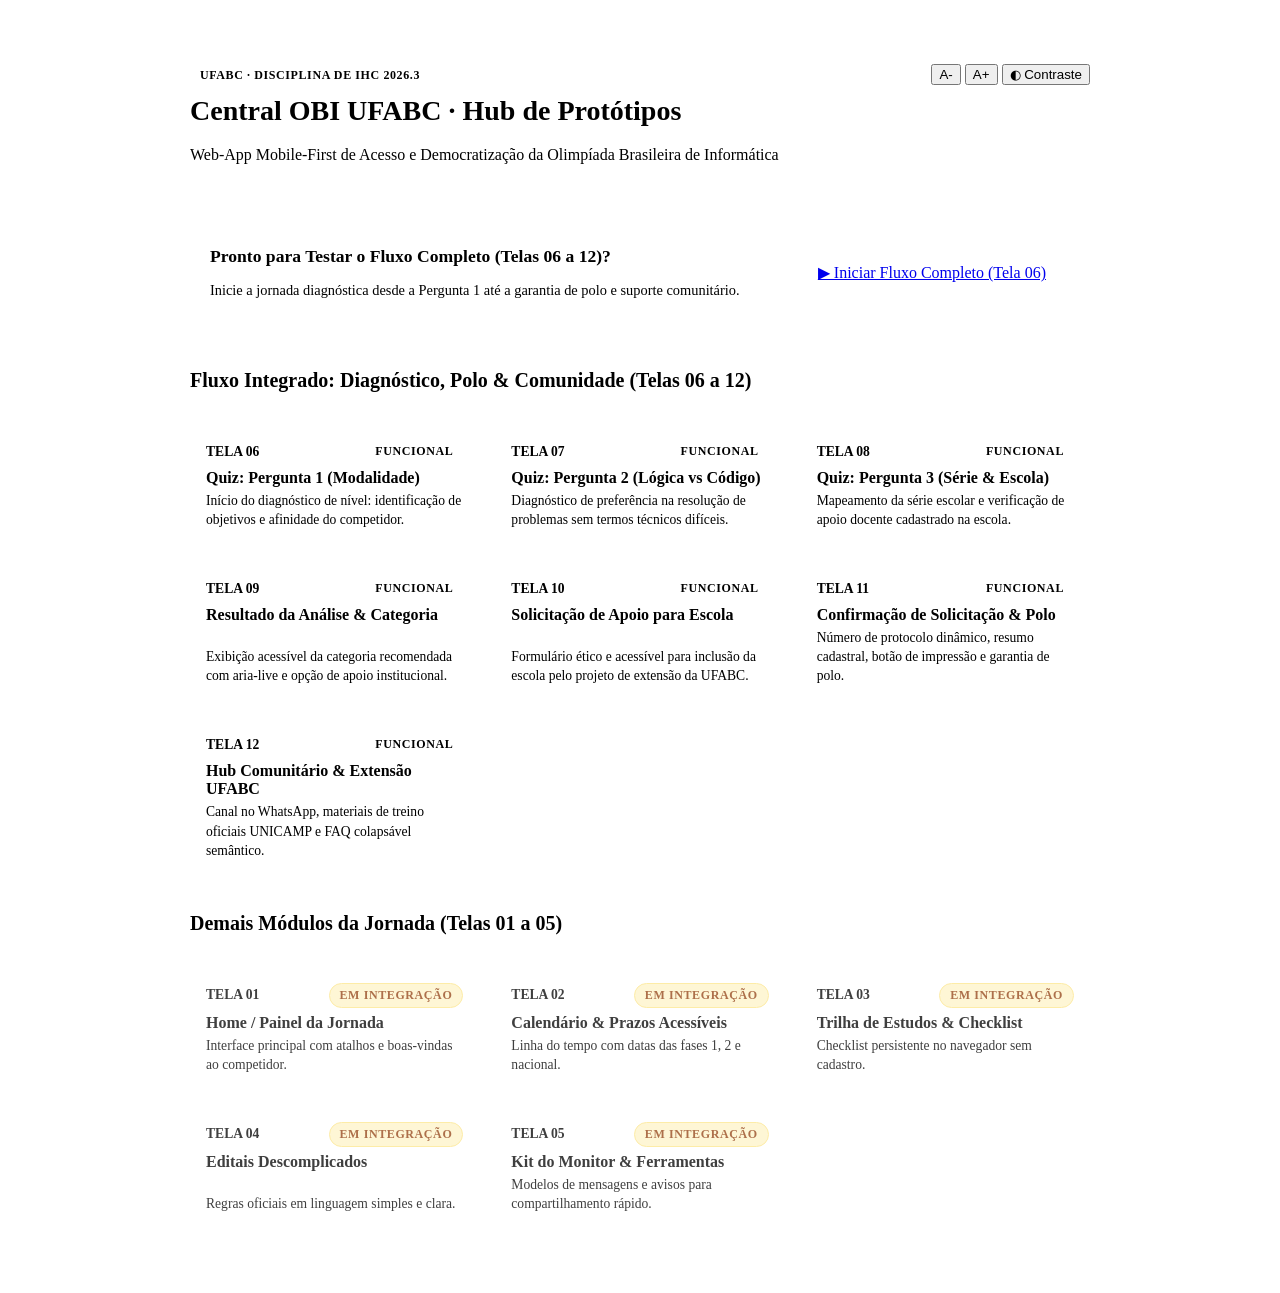
==== index.html @ 78c987e8 "feat(hub): adiciona template base da equipe e painel de navegacao das telas" ====
<!DOCTYPE html>
<html lang="pt-BR">
<head>
  <meta charset="UTF-8">
  <meta name="viewport" content="width=device-width, initial-scale=1.0">
  <title>Central OBI UFABC · Protótipo Interativo de IHC</title>
  <meta name="description" content="Protótipo navegável mobile-first da Central OBI UFABC com foco em Design Universal, Design Ético e WCAG 2.1 AA.">
  <link rel="stylesheet" href="assets/css/tokens.css">
  <link rel="stylesheet" href="assets/css/base.css">
  <style>
    .hub-container {
      max-width: 900px;
      margin: 0 auto;
      background: var(--cor-card);
      padding: 32px 24px;
      border: 1px solid var(--cor-borda);
      border-radius: var(--raio-borda);
      box-shadow: var(--sombra-suave);
    }
    .badge {
      display: inline-block;
      padding: 4px 10px;
      border-radius: 999px;
      font-size: 0.75rem;
      font-weight: 700;
      text-transform: uppercase;
      letter-spacing: 0.05em;
    }
    .badge-primary { background: var(--cor-primaria-fundo); color: var(--cor-primaria); border: 1px solid var(--cor-primaria-borda); }
    .badge-success { background: var(--cor-sucesso-fundo); color: var(--cor-sucesso); border: 1px solid var(--cor-sucesso-borda); }
    .badge-pending { background: #fef3c7; color: #92400e; border: 1px solid #fde68a; }
    
    .screens-grid {
      display: grid;
      grid-template-columns: repeat(auto-fit, minmax(260px, 1fr));
      gap: 16px;
      margin-top: 24px;
    }
    .screen-link-card {
      display: flex;
      flex-direction: column;
      padding: 16px;
      background: var(--cor-fundo-suave);
      border: 1.5px solid var(--cor-borda);
      border-radius: var(--raio-borda);
      text-decoration: none;
      color: var(--cor-texto-principal);
      transition: all 0.2s ease;
    }
    .screen-link-card:hover {
      border-color: var(--cor-primaria);
      background: var(--cor-primaria-fundo);
      transform: translateY(-2px);
      box-shadow: var(--sombra-suave);
    }
    .screen-num {
      font-size: 0.85rem;
      font-weight: 700;
      color: var(--cor-primaria);
      margin-bottom: 6px;
      display: flex;
      justify-content: space-between;
      align-items: center;
    }
    .screen-title {
      font-size: 1rem;
      font-weight: 700;
      margin-bottom: 4px;
    }
    .screen-desc {
      font-size: 0.85rem;
      color: var(--cor-texto-secundario);
      line-height: 1.4;
      margin-top: auto;
    }
    .cta-banner {
      margin-top: 32px;
      padding: 20px;
      background: var(--cor-primaria-fundo);
      border: 1px solid var(--cor-primaria-borda);
      border-radius: var(--raio-borda);
      display: flex;
      flex-wrap: wrap;
      justify-content: space-between;
      align-items: center;
      gap: 16px;
    }
  </style>
</head>
<body style="display: block; padding: 24px 16px;">
  <main class="hub-container">
    <div style="display: flex; justify-content: space-between; align-items: flex-start; flex-wrap: wrap; gap: 12px;">
      <div>
        <span class="badge badge-primary">UFABC · Disciplina de IHC 2026.3</span>
        <h1 style="font-size: 1.75rem; font-weight: 800; color: var(--cor-primaria); margin-top: 8px;">Central OBI UFABC · Hub de Protótipos</h1>
        <p style="color: var(--cor-texto-secundario); margin-top: 4px;">Web-App Mobile-First de Acesso e Democratização da Olimpíada Brasileira de Informática</p>
      </div>
      <div class="accessibility-controls">
        <button id="btn-zoom-out" class="btn-a11y" aria-label="Diminuir fonte">A-</button>
        <button id="btn-zoom-in" class="btn-a11y" aria-label="Aumentar fonte">A+</button>
        <button id="btn-contrast" class="btn-a11y" aria-label="Alternar alto contraste">◐ Contraste</button>
      </div>
    </div>

    <div class="cta-banner">
      <div>
        <h2 style="font-size: 1.1rem; font-weight: 700; color: var(--cor-primaria);">Pronto para Testar o Fluxo Completo (Telas 06 a 12)?</h2>
        <p style="font-size: 0.9rem; color: var(--cor-texto-secundario);">Inicie a jornada diagnóstica desde a Pergunta 1 até a garantia de polo e suporte comunitário.</p>
      </div>
      <a href="telas/tela-06-quiz-pergunta-1/index.html" class="btn-primary" style="width: auto; padding: 12px 24px;">▶ Iniciar Fluxo Completo (Tela 06)</a>
    </div>

    <!-- Bloco 1: Fluxo Integrado Funcional (Telas 06 a 12) -->
    <h2 style="font-size: 1.25rem; font-weight: 700; margin-top: 36px; border-bottom: 2px solid var(--cor-borda); padding-bottom: 8px;">
      Fluxo Integrado: Diagnóstico, Polo & Comunidade (Telas 06 a 12)
    </h2>
    <div class="screens-grid">
      <a href="telas/tela-06-quiz-pergunta-1/index.html" class="screen-link-card">
        <div class="screen-num"><span>TELA 06</span> <span class="badge badge-success">Funcional</span></div>
        <div class="screen-title">Quiz: Pergunta 1 (Modalidade)</div>
        <div class="screen-desc">Início do diagnóstico de nível: identificação de objetivos e afinidade do competidor.</div>
      </a>

      <a href="telas/tela-07-quiz-logica/index.html" class="screen-link-card">
        <div class="screen-num"><span>TELA 07</span> <span class="badge badge-success">Funcional</span></div>
        <div class="screen-title">Quiz: Pergunta 2 (Lógica vs Código)</div>
        <div class="screen-desc">Diagnóstico de preferência na resolução de problemas sem termos técnicos difíceis.</div>
      </a>

      <a href="telas/tela-08-quiz-apoio/index.html" class="screen-link-card">
        <div class="screen-num"><span>TELA 08</span> <span class="badge badge-success">Funcional</span></div>
        <div class="screen-title">Quiz: Pergunta 3 (Série & Escola)</div>
        <div class="screen-desc">Mapeamento da série escolar e verificação de apoio docente cadastrado na escola.</div>
      </a>

      <a href="telas/tela-09-resultado-nivel/index.html" class="screen-link-card">
        <div class="screen-num"><span>TELA 09</span> <span class="badge badge-success">Funcional</span></div>
        <div class="screen-title">Resultado da Análise & Categoria</div>
        <div class="screen-desc">Exibição acessível da categoria recomendada com aria-live e opção de apoio institucional.</div>
      </a>

      <a href="telas/tela-10-solicitacao-escola/index.html" class="screen-link-card">
        <div class="screen-num"><span>TELA 10</span> <span class="badge badge-success">Funcional</span></div>
        <div class="screen-title">Solicitação de Apoio para Escola</div>
        <div class="screen-desc">Formulário ético e acessível para inclusão da escola pelo projeto de extensão da UFABC.</div>
      </a>

      <a href="telas/tela-11-confirmacao-polo/index.html" class="screen-link-card">
        <div class="screen-num"><span>TELA 11</span> <span class="badge badge-success">Funcional</span></div>
        <div class="screen-title">Confirmação de Solicitação & Polo</div>
        <div class="screen-desc">Número de protocolo dinâmico, resumo cadastral, botão de impressão e garantia de polo.</div>
      </a>

      <a href="telas/tela-12-comunidade-extensao/index.html" class="screen-link-card">
        <div class="screen-num"><span>TELA 12</span> <span class="badge badge-success">Funcional</span></div>
        <div class="screen-title">Hub Comunitário & Extensão UFABC</div>
        <div class="screen-desc">Canal no WhatsApp, materiais de treino oficiais UNICAMP e FAQ colapsável semântico.</div>
      </a>
    </div>

    <!-- Bloco 2: Telas de Apoio Institucional (Telas 01 a 05) -->
    <h2 style="font-size: 1.25rem; font-weight: 700; margin-top: 36px; border-bottom: 2px solid var(--cor-borda); padding-bottom: 8px;">
      Demais Módulos da Jornada (Telas 01 a 05)
    </h2>
    <div class="screens-grid">
      <div class="screen-link-card" style="opacity: 0.75;">
        <div class="screen-num"><span>TELA 01</span> <span class="badge badge-pending">Em Integração</span></div>
        <div class="screen-title">Home / Painel da Jornada</div>
        <div class="screen-desc">Interface principal com atalhos e boas-vindas ao competidor.</div>
      </div>
      <div class="screen-link-card" style="opacity: 0.75;">
        <div class="screen-num"><span>TELA 02</span> <span class="badge badge-pending">Em Integração</span></div>
        <div class="screen-title">Calendário & Prazos Acessíveis</div>
        <div class="screen-desc">Linha do tempo com datas das fases 1, 2 e nacional.</div>
      </div>
      <div class="screen-link-card" style="opacity: 0.75;">
        <div class="screen-num"><span>TELA 03</span> <span class="badge badge-pending">Em Integração</span></div>
        <div class="screen-title">Trilha de Estudos & Checklist</div>
        <div class="screen-desc">Checklist persistente no navegador sem cadastro.</div>
      </div>
      <div class="screen-link-card" style="opacity: 0.75;">
        <div class="screen-num"><span>TELA 04</span> <span class="badge badge-pending">Em Integração</span></div>
        <div class="screen-title">Editais Descomplicados</div>
        <div class="screen-desc">Regras oficiais em linguagem simples e clara.</div>
      </div>
      <div class="screen-link-card" style="opacity: 0.75;">
        <div class="screen-num"><span>TELA 05</span> <span class="badge badge-pending">Em Integração</span></div>
        <div class="screen-title">Kit do Monitor & Ferramentas</div>
        <div class="screen-desc">Modelos de mensagens e avisos para compartilhamento rápido.</div>
      </div>
    </div>
  </main>
  <script src="assets/js/utils.js"></script>
</body>
</html>
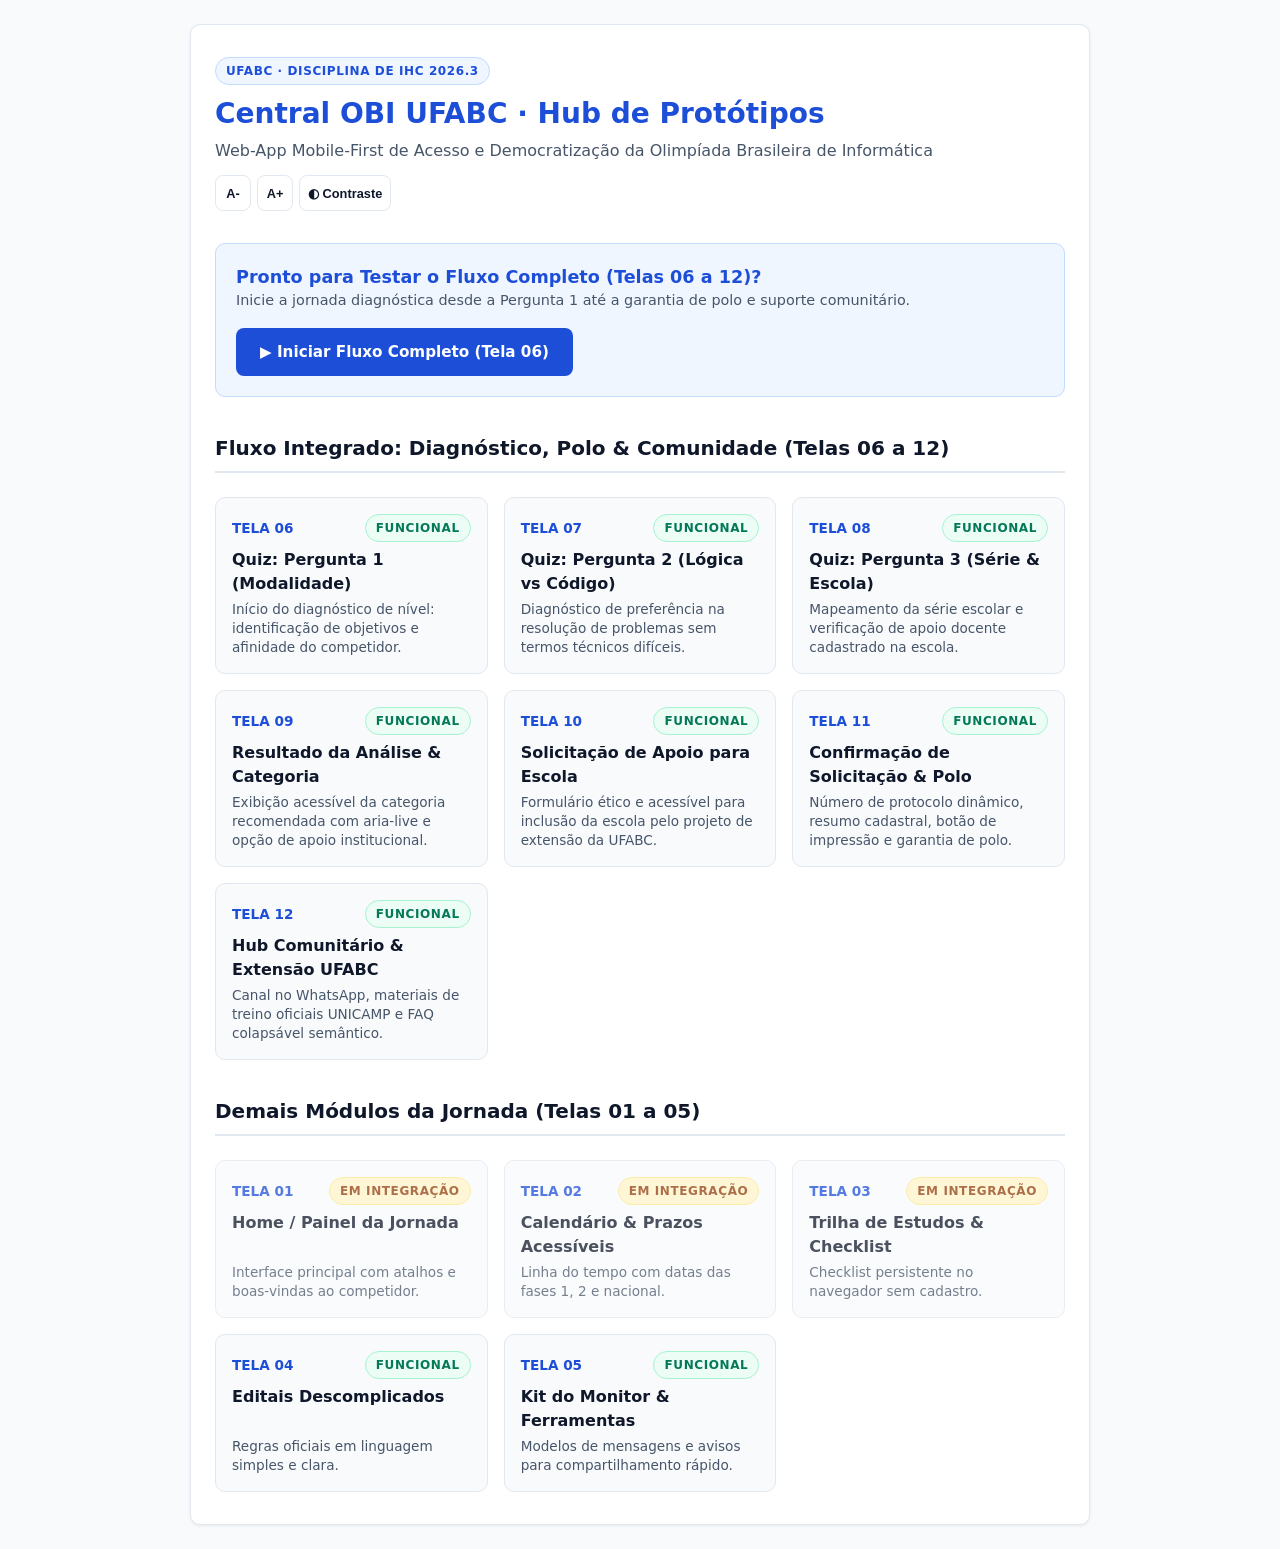
==== commit 6db54b5e: "Integra telas 04 e 05 ao hub e atualiza especificação de IHC" ====
--- a/index.html
+++ b/index.html
@@ -178,16 +178,16 @@
         <div class="screen-title">Trilha de Estudos & Checklist</div>
         <div class="screen-desc">Checklist persistente no navegador sem cadastro.</div>
       </div>
-      <div class="screen-link-card" style="opacity: 0.75;">
-        <div class="screen-num"><span>TELA 04</span> <span class="badge badge-pending">Em Integração</span></div>
+      <a href="telas/tela-04-editais/index.html" class="screen-link-card">
+        <div class="screen-num"><span>TELA 04</span> <span class="badge badge-success">Funcional</span></div>
         <div class="screen-title">Editais Descomplicados</div>
         <div class="screen-desc">Regras oficiais em linguagem simples e clara.</div>
-      </div>
-      <div class="screen-link-card" style="opacity: 0.75;">
-        <div class="screen-num"><span>TELA 05</span> <span class="badge badge-pending">Em Integração</span></div>
+      </a>
+      <a href="telas/tela-05-kit-monitor/index.html" class="screen-link-card">
+        <div class="screen-num"><span>TELA 05</span> <span class="badge badge-success">Funcional</span></div>
         <div class="screen-title">Kit do Monitor & Ferramentas</div>
         <div class="screen-desc">Modelos de mensagens e avisos para compartilhamento rápido.</div>
-      </div>
+      </a>
     </div>
   </main>
   <script src="assets/js/utils.js"></script>
--- a/assets/css/tokens.css
+++ b/assets/css/tokens.css
@@ -0,0 +1,58 @@
+/* Design Tokens: Central OBI UFABC
+   Estilo Minimalista, Moderno e Auditável (WCAG AA) */
+
+:root {
+  /* Paleta Clara & Minimalista */
+  --cor-fundo: #ffffff;
+  --cor-fundo-suave: #f8fafc;
+  --cor-card: #ffffff;
+  
+  /* Textos de Alto Contraste */
+  --cor-texto-principal: #0f172a;
+  --cor-texto-secundario: #475569;
+  
+  /* Cor Primária Institucional (Azul Acessível) */
+  --cor-primaria: #1d4ed8;
+  --cor-primaria-hover: #1e40af;
+  --cor-primaria-fundo: #eff6ff;
+  --cor-primaria-borda: #bfdbfe;
+
+  /* Cor de Sucesso (Verde Acessível) */
+  --cor-sucesso: #047857;
+  --cor-sucesso-fundo: #ecfdf5;
+  --cor-sucesso-borda: #a7f3d0;
+
+  /* Bordas Sutis e Limpas */
+  --cor-borda: #e2e8f0;
+  --cor-borda-ativa: #3b82f6;
+
+  /* Acessibilidade Obrigatória */
+  --anel-foco: 3px solid #2563eb;
+  --alvo-toque-minimo: 48px;
+
+  /* Tipografia Moderna e Simples */
+  --fonte-padrao: system-ui, -apple-system, BlinkMacSystemFont, "Segoe UI", Roboto, sans-serif;
+  --tamanho-base: 1rem;       /* 16px */
+  --tamanho-pequeno: 0.875rem;/* 14px */
+  --tamanho-titulo: 1.25rem;   /* 20px */
+  --tamanho-grande: 1.5rem;    /* 24px */
+
+  /* Raios de Borda e Sombras Leves */
+  --raio-borda: 10px;
+  --raio-botao: 8px;
+  --sombra-suave: 0 1px 3px rgba(0, 0, 0, 0.08);
+}
+
+/* Modo Alto Contraste (Simples e Imediato) */
+body.high-contrast {
+  --cor-fundo: #000000;
+  --cor-fundo-suave: #000000;
+  --cor-card: #121212;
+  --cor-texto-principal: #ffffff;
+  --cor-texto-secundario: #f1f5f9;
+  --cor-primaria: #60a5fa;
+  --cor-primaria-fundo: #1e3a8a;
+  --cor-primaria-borda: #ffffff;
+  --cor-borda: #ffffff;
+  --anel-foco: 3px solid #facc15;
+}
--- a/assets/css/base.css
+++ b/assets/css/base.css
@@ -0,0 +1,280 @@
+/* Base CSS: Central OBI UFABC
+   Estilo Minimalista, Moderno, Cores Claras e Código Facilmente Auditável */
+
+*, *::before, *::after {
+  box-sizing: border-box;
+  margin: 0;
+  padding: 0;
+}
+
+html {
+  font-size: 16px;
+  scroll-behavior: smooth;
+}
+
+body {
+  font-family: var(--fonte-padrao);
+  font-size: var(--tamanho-base);
+  line-height: 1.5;
+  color: var(--cor-texto-principal);
+  background-color: var(--cor-fundo-suave);
+  min-height: 100vh;
+  display: flex;
+  justify-content: center;
+  align-items: flex-start;
+  padding: 16px 8px;
+}
+
+/* Moldura Mobile-First (Clean, 390px - 420px) */
+.mobile-viewport {
+  width: 100%;
+  max-width: 420px;
+  min-height: 844px;
+  background-color: var(--cor-card);
+  border: 1px solid var(--cor-borda);
+  border-radius: var(--raio-borda);
+  box-shadow: 0 10px 25px -5px rgba(0, 0, 0, 0.05);
+  display: flex;
+  flex-direction: column;
+  overflow: hidden;
+}
+
+/* Barra de Acessibilidade (Topo Minimalista) */
+.accessibility-bar {
+  background-color: var(--cor-fundo-suave);
+  border-bottom: 1px solid var(--cor-borda);
+  padding: 10px 16px;
+  display: flex;
+  justify-content: space-between;
+  align-items: center;
+}
+
+.brand-link {
+  font-weight: 700;
+  font-size: var(--tamanho-pequeno);
+  color: var(--cor-primaria);
+  text-decoration: none;
+}
+
+.accessibility-controls {
+  display: flex;
+  align-items: center;
+  gap: 6px;
+}
+
+.btn-a11y {
+  min-width: 36px;
+  min-height: 36px;
+  padding: 4px 8px;
+  background-color: var(--cor-fundo);
+  color: var(--cor-texto-principal);
+  border: 1px solid var(--cor-borda);
+  border-radius: var(--raio-botao);
+  font-weight: 600;
+  font-size: 0.8rem;
+  cursor: pointer;
+  transition: all 0.15s ease;
+}
+
+.btn-a11y:hover {
+  border-color: var(--cor-primaria);
+  color: var(--cor-primaria);
+}
+
+/* Foco Acessível Obrigatório (Auditável) */
+:focus-visible {
+  outline: var(--anel-foco);
+  outline-offset: 2px;
+}
+
+/* Cabeçalho Interno */
+.page-header {
+  padding: 12px 16px;
+  background-color: var(--cor-card);
+  border-bottom: 1px solid var(--cor-borda);
+  display: flex;
+  align-items: center;
+  gap: 12px;
+}
+
+.btn-back {
+  display: inline-flex;
+  align-items: center;
+  gap: 6px;
+  color: var(--cor-texto-principal);
+  text-decoration: none;
+  font-weight: 600;
+  font-size: var(--tamanho-pequeno);
+  min-height: var(--alvo-toque-minimo);
+  min-width: var(--alvo-toque-minimo);
+  padding: 6px 10px;
+  border-radius: var(--raio-botao);
+  border: 1px solid var(--cor-borda);
+  background-color: var(--cor-fundo-suave);
+}
+
+.btn-back:hover {
+  background-color: var(--cor-fundo);
+  border-color: var(--cor-primaria);
+}
+
+/* Área de Conteúdo da Tela */
+.screen-content {
+  flex: 1;
+  padding: 20px 16px 28px 16px;
+  display: flex;
+  flex-direction: column;
+}
+
+/* Barra de Progresso do Quiz */
+.progress-container {
+  margin-bottom: 20px;
+}
+
+.progress-header {
+  display: flex;
+  justify-content: space-between;
+  font-size: var(--tamanho-pequeno);
+  color: var(--cor-texto-secundario);
+  font-weight: 600;
+  margin-bottom: 6px;
+}
+
+.progress-bar-track {
+  width: 100%;
+  height: 6px;
+  background-color: var(--cor-borda);
+  border-radius: 999px;
+  overflow: hidden;
+}
+
+.progress-bar-fill {
+  height: 100%;
+  background-color: var(--cor-primaria);
+  border-radius: 999px;
+  transition: width 0.3s ease;
+}
+
+/* Títulos Semânticos */
+h1.screen-title {
+  font-size: var(--tamanho-titulo);
+  font-weight: 700;
+  color: var(--cor-texto-principal);
+  line-height: 1.3;
+  margin-bottom: 8px;
+}
+
+p.screen-subtitle {
+  font-size: var(--tamanho-base);
+  color: var(--cor-texto-secundario);
+  margin-bottom: 20px;
+}
+
+/* Cartões de Opção (Alvo de Toque >= 48px, Fundo Claro, Fácil de Auditar) */
+.options-group {
+  display: flex;
+  flex-direction: column;
+  gap: 12px;
+  margin-bottom: 24px;
+  border: none;
+}
+
+.option-card {
+  display: flex;
+  align-items: flex-start;
+  gap: 12px;
+  padding: 16px;
+  background-color: var(--cor-card);
+  border: 1.5px solid var(--cor-borda);
+  border-radius: var(--raio-borda);
+  cursor: pointer;
+  min-height: var(--alvo-toque-minimo);
+  transition: all 0.15s ease;
+}
+
+.option-card:hover {
+  border-color: var(--cor-borda-ativa);
+  background-color: var(--cor-primaria-fundo);
+}
+
+.option-card.selected {
+  border-color: var(--cor-primaria);
+  background-color: var(--cor-primaria-fundo);
+}
+
+.option-card input[type="radio"],
+.option-card input[type="checkbox"] {
+  width: 20px;
+  height: 20px;
+  margin-top: 2px;
+  accent-color: var(--cor-primaria);
+  flex-shrink: 0;
+  cursor: pointer;
+}
+
+.option-text strong {
+  display: block;
+  font-size: 0.95rem;
+  color: var(--cor-texto-principal);
+  margin-bottom: 2px;
+}
+
+.option-text span {
+  display: block;
+  font-size: var(--tamanho-pequeno);
+  color: var(--cor-texto-secundario);
+}
+
+/* Botões Modernos e Minimalistas */
+.btn-primary {
+  display: inline-flex;
+  align-items: center;
+  justify-content: center;
+  width: 100%;
+  min-height: var(--alvo-toque-minimo);
+  padding: 12px 18px;
+  background-color: var(--cor-primaria);
+  color: #ffffff;
+  font-weight: 600;
+  font-size: 0.95rem;
+  text-decoration: none;
+  border: none;
+  border-radius: var(--raio-botao);
+  cursor: pointer;
+  transition: all 0.15s ease;
+}
+
+.btn-primary:hover {
+  background-color: var(--cor-primaria-hover);
+}
+
+.btn-secondary {
+  display: inline-flex;
+  align-items: center;
+  justify-content: center;
+  width: 100%;
+  min-height: var(--alvo-toque-minimo);
+  padding: 12px 18px;
+  background-color: var(--cor-fundo);
+  color: var(--cor-texto-principal);
+  font-weight: 600;
+  font-size: 0.95rem;
+  text-decoration: none;
+  border: 1px solid var(--cor-borda);
+  border-radius: var(--raio-botao);
+  cursor: pointer;
+  transition: all 0.15s ease;
+}
+
+.btn-secondary:hover {
+  background-color: var(--cor-fundo-suave);
+  border-color: var(--cor-primaria);
+}
+
+/* Rodapé de Ações */
+.screen-actions {
+  margin-top: auto;
+  display: flex;
+  flex-direction: column;
+  gap: 10px;
+}
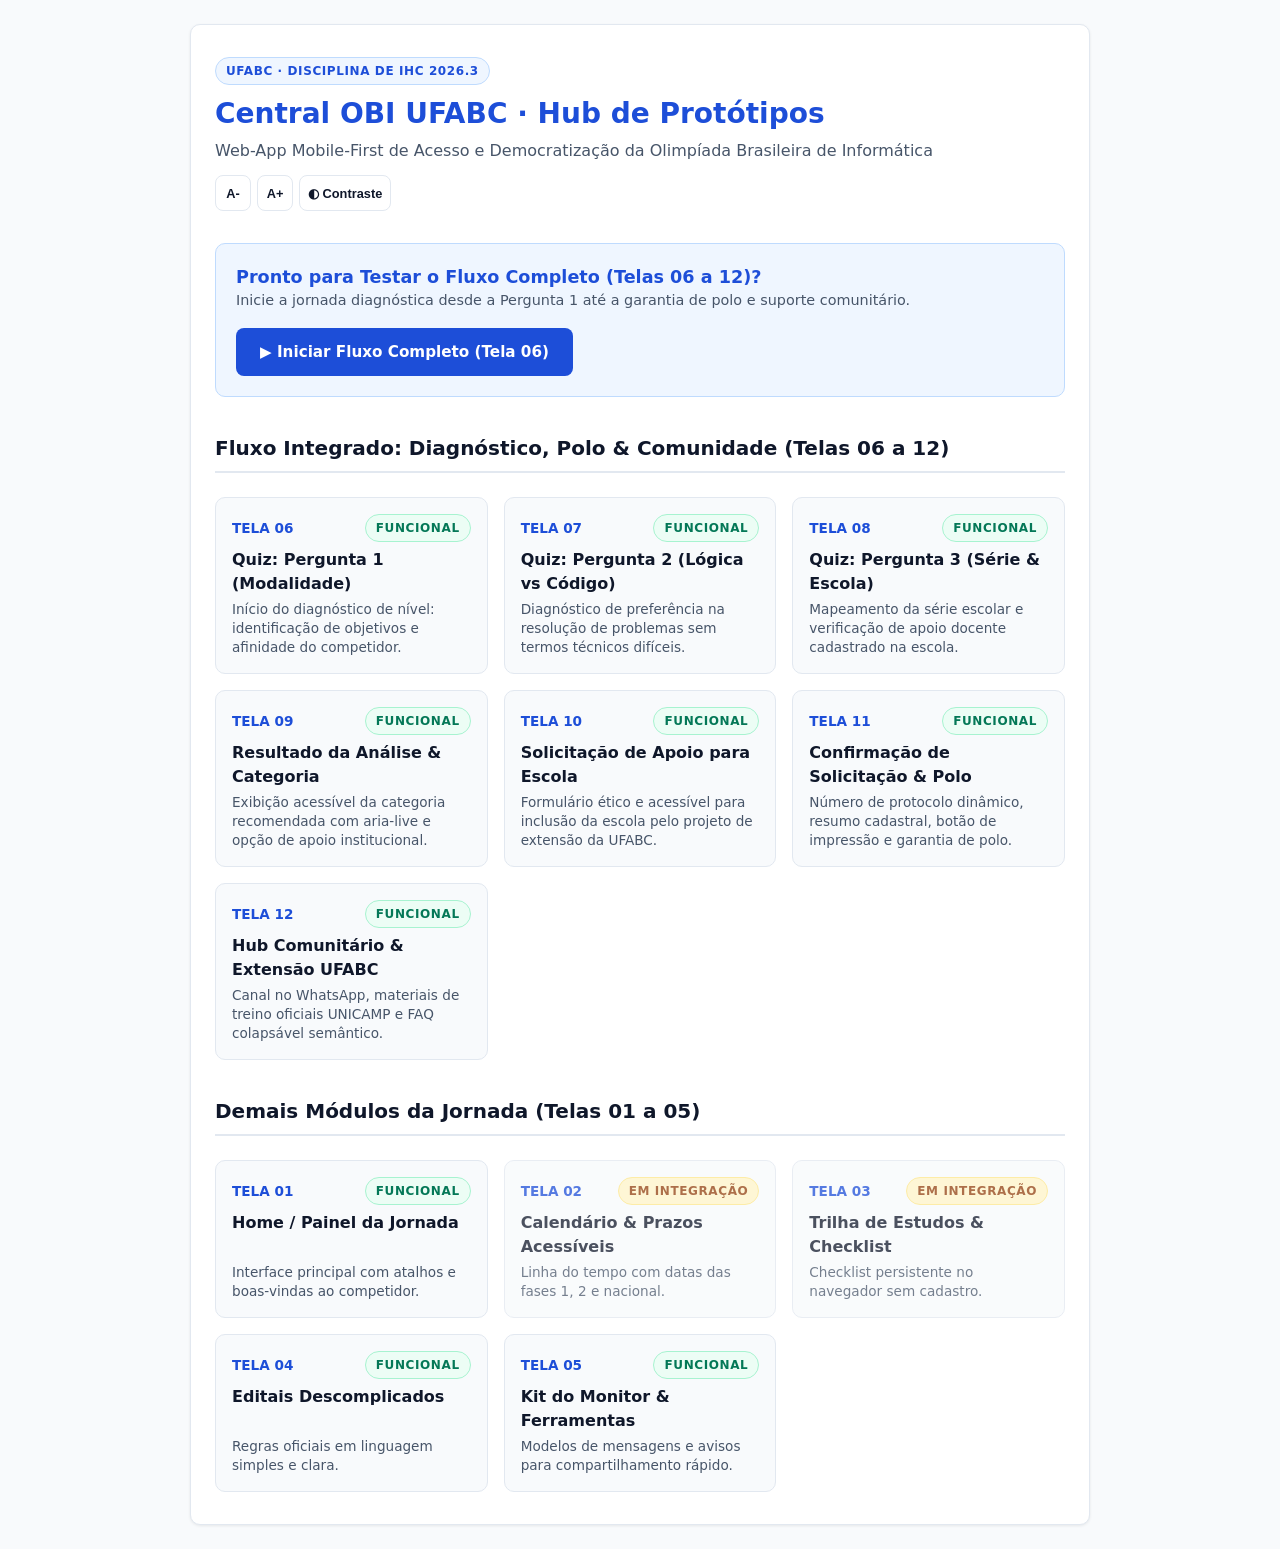
==== commit 950ebe56: "Adicionei primeira tela" ====
--- a/index.html
+++ b/index.html
@@ -163,11 +163,11 @@
       Demais Módulos da Jornada (Telas 01 a 05)
     </h2>
     <div class="screens-grid">
-      <div class="screen-link-card" style="opacity: 0.75;">
-        <div class="screen-num"><span>TELA 01</span> <span class="badge badge-pending">Em Integração</span></div>
+      <a href="telas/tela-01-home/index.html" class="screen-link-card">
+        <div class="screen-num"><span>TELA 01</span> <span class="badge badge-success">Funcional</span></div>
         <div class="screen-title">Home / Painel da Jornada</div>
         <div class="screen-desc">Interface principal com atalhos e boas-vindas ao competidor.</div>
-      </div>
+      </a>
       <div class="screen-link-card" style="opacity: 0.75;">
         <div class="screen-num"><span>TELA 02</span> <span class="badge badge-pending">Em Integração</span></div>
         <div class="screen-title">Calendário & Prazos Acessíveis</div>
